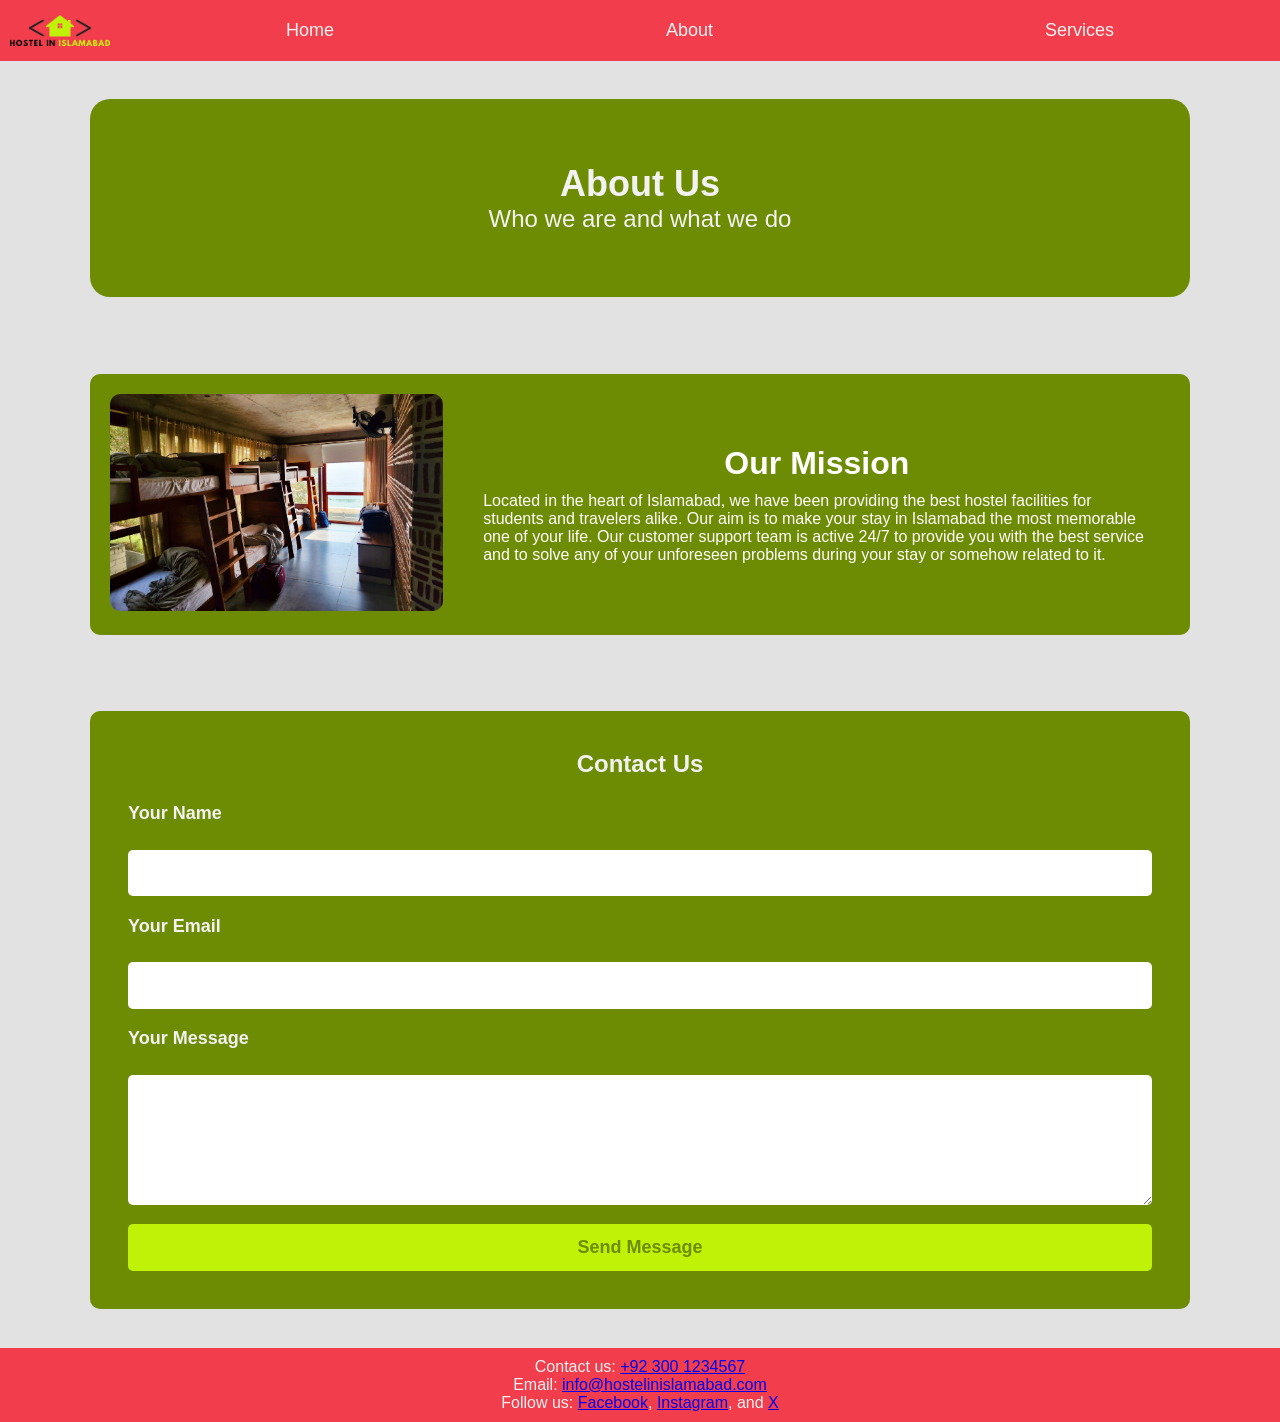
==== about.html @ 5034a6be "add about page with contact form" ====
<!DOCTYPE html>
<html lang="en">
<head>
    <meta charset="UTF-8">
    <meta name="viewport" content="width=device-width, initial-scale=1.0">
    <title>About Us</title>
    <link rel="stylesheet" href="about.css">
</head>
<body>
    <header class="navbar">
        <img src="logo.png" alt="Hostel in Islamabad">
        <a href="home.html">Home</a>
        <a href="about.html">About</a>
        <a href="services.html">Services</a>
    </header>

    <section class="about-intro">
        <h1>About Us</h1>
        <p>Who we are and what we do</p>
    </section>

    <div class="about-info">
        <div class="about-info-image">
            <img src="hostel.jpg" alt="hostel image">
        </div>

        <div class="about-info-content">
            <h2>Our Mission</h2>
            <p>Located in the heart of Islamabad, we have been providing the best hostel facilities for students and travelers alike. Our aim is to make your stay in Islamabad the most memorable one of your life. Our customer support team is active 24/7 to provide you with the best service and to solve any of your unforeseen problems during your stay or somehow related to it.</p>
        </div>
    </div>

    <!-- Contact Form Section -->
    <div class="contact-section">
        <h2>Contact Us</h2>
        <form action="#" method="POST" class="contact-form">
            <label for="name">Your Name</label>
            <input type="text" id="name" name="name" required>

            <label for="email">Your Email</label>
            <input type="email" id="email" name="email" required>

            <label for="message">Your Message</label>
            <textarea id="message" name="message" rows="5" required></textarea>

            <button type="submit" class="submit-button">Send Message</button>
        </form>
    </div>

    <footer class="footer">
        <p>Contact us: <a href="tel:+923001234567">+92 300 1234567</a></p>
        <p>Email: <a href="mailto:info@hostelinislamabad.com">info@hostelinislamabad.com</a></p>
        <p>Follow us: <a href="https://www.facebook.com" target="_blank">Facebook</a>, <a href="https://www.instagram.com" target="_blank">Instagram</a>, and <a href="https://www.x.com" target="_blank">X</a></p>
    </footer>
</body>
</html>
---- about.css ----
* {
    /* Colour theme */
    --red: #F23D4C;
    --green: #83A603;
    --dark_green: #6E8C03;
    --light_green: #BFF207;
    --white: #F2F2F2;
    --background: #E2E2E2;
    padding: 0;
    margin: 0;
    font-family: 'Segoe UI', Tahoma, Geneva, Verdana, sans-serif;
}

html, body {
    height: 100%;
}

body {
    background-color: var(--background);
    display: flex;
    flex-direction: column;
    min-height: 100vh;
}

.navbar {
    font-size: large;
    display: flex;
    justify-content: space-between; /* Spreads the items apart */
    align-items: center;
    background-color: var(--red);
    color: var(--white);
}

.navbar img {
    width: 100px;
    padding: 10px;
}

.navbar a {
    color: var(--white);
    text-decoration: none;
    padding: 20px 0;
    flex-grow: 1;
    text-align: center;
}

.navbar a:hover {
    background-color: #D63A47;
}

.about-intro {
    text-align: center;
    background-color: var(--dark_green);
    padding: 5%;
    margin: 3vw 7vw;
    border-radius: 20px;
    color: var(--white);
    font-size: x-large;
}

.about-info {
    display: flex;
    align-items: center;
    padding: 20px;
    margin: 3vw 7vw;
    background-color: var(--dark_green);
    border-radius: 10px;
    color: white;
}

.about-info-image {
    flex: 1;
    padding-right: 20px;
}

.about-info-image img {
    width: 100%;
    height: auto;
    max-width: 400px; /* Ensures the image doesn't take too much space */
    border-radius: 10px;
}

.about-info-content {
    flex: 2;
    padding-left: 20px;
    padding: 20px;
    border-radius: 10px;
}

.about-info-content h2 {
    text-align: center; /* Center the heading */
    margin-top: 0; /* Remove default top margin */
    padding-bottom: 10px; /* Add some space between heading and paragraph */
    font-size: xx-large; /* Make the heading prominent */
}

.contact-section {
    margin: 3vw 7vw;
    padding: 3vw;
    background-color: var(--dark_green);
    color: var(--white);
    border-radius: 10px;
}

.contact-section h2 {
    text-align: center;
    margin-bottom: 2vw;
    font-size: x-large;
}

.contact-form {
    display: flex;
    flex-direction: column;
    gap: 1.5vw;
}

.contact-form label {
    font-size: large;
    font-weight: bold;
    margin-bottom: 0.5vw;
}

.contact-form input, .contact-form textarea {
    padding: 1vw;
    border: none;
    border-radius: 5px;
    font-size: large;
}

.contact-form input:focus, .contact-form textarea:focus {
    outline: 2px solid var(--light_green);
}

.contact-form .submit-button {
    padding: 1vw 2vw;
    font-size: large;
    font-weight: bold;
    background-color: var(--light_green);
    border: none;
    color: var(--dark_green);
    border-radius: 5px;
    cursor: pointer;
}

.contact-form .submit-button:hover {
    background-color: var(--green);
    color: var(--white);
}

.footer {
    background-color: var(--red);
    color: var(--white);
    text-align: center;
    padding: 10px;  
    position: relative;
}

/* Responsive Design */
@media (max-width: 768px) {
    .navbar {
        flex-direction: column;
    }

    .navbar a {
        width: 100%;
        padding: 10px 0;
    }

    .about-intro {
        margin: 5vw 3vw;
    }

    .about-info {
        flex-direction: column;
    }

    .about-info-image {
        padding-right: 0;
        padding-bottom: 20px;
    }

    .about-info-content {
        padding-left: 0;
    }

    .contact-form {
        gap: 2.5vw;
    }

    .contact-section {
        margin: 5vw 3vw;
    }
}
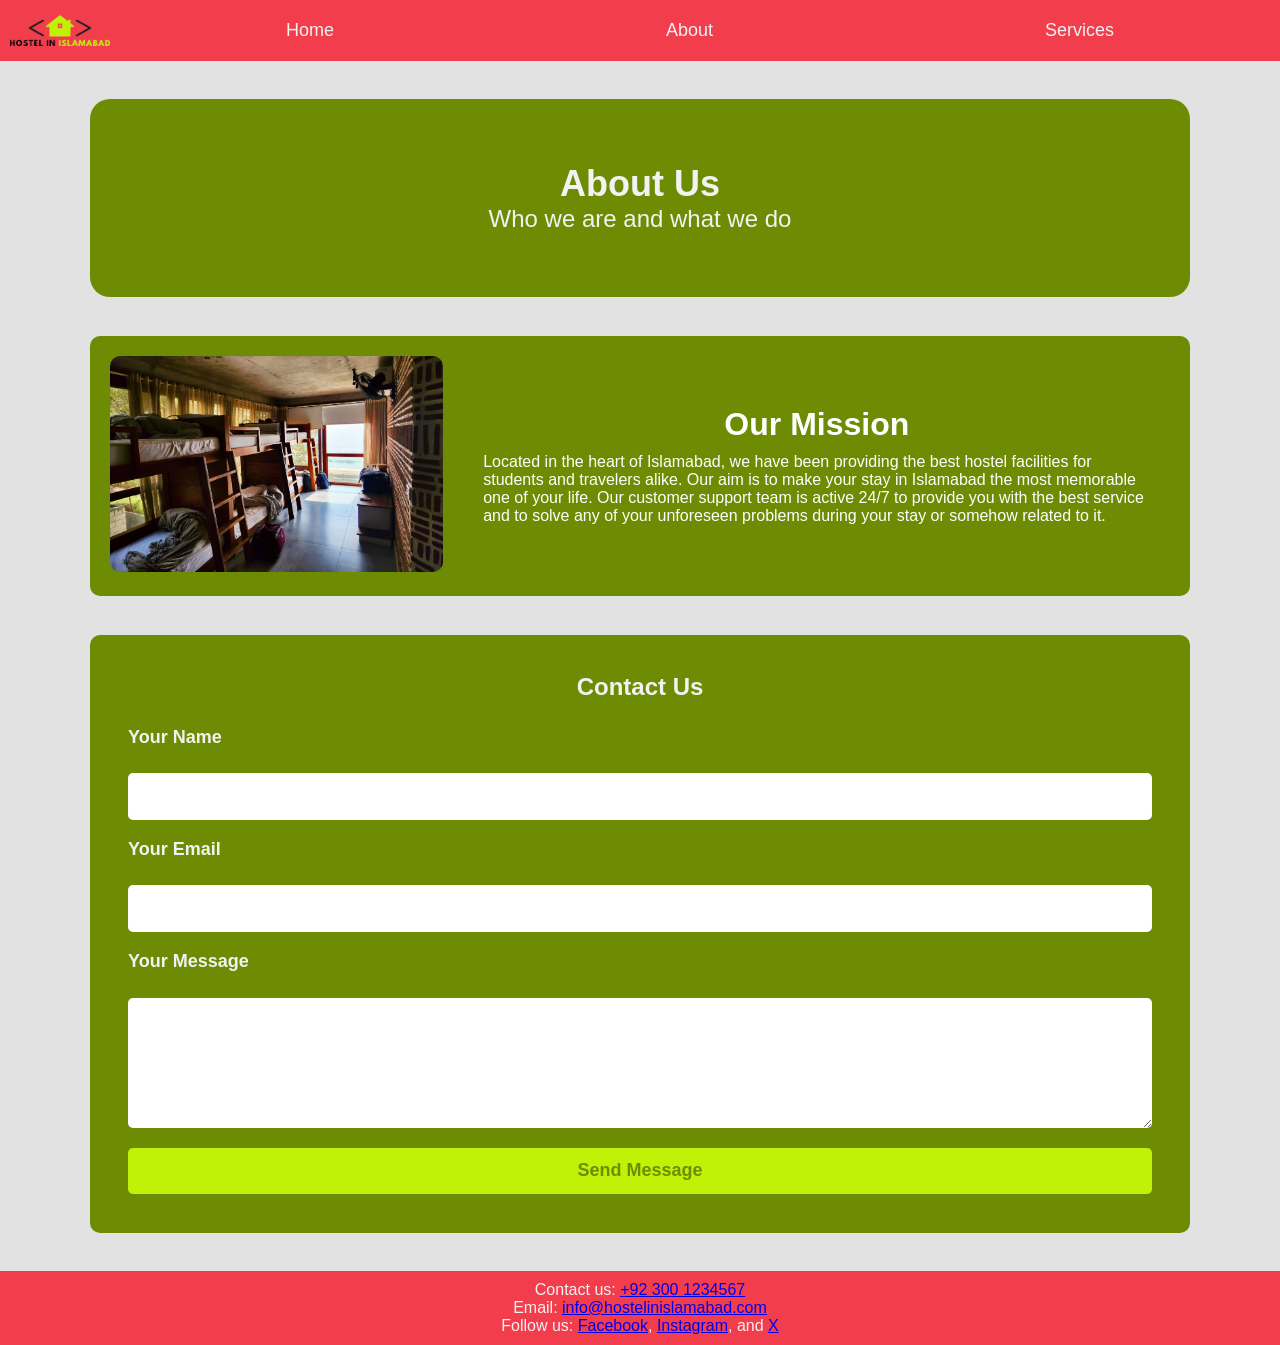
==== commit 00be860a: "final changes" ====
--- a/about.html
+++ b/about.html
@@ -13,40 +13,40 @@
         <a href="about.html">About</a>
         <a href="services.html">Services</a>
     </header>
+    <main>
+        <section class="about-intro">
+            <h1>About Us</h1>
+            <p>Who we are and what we do</p>
+        </section>
 
-    <section class="about-intro">
-        <h1>About Us</h1>
-        <p>Who we are and what we do</p>
-    </section>
+        <div class="about-info">
+            <div class="about-info-image">
+                <img src="hostel.jpg" alt="hostel image">
+            </div>
 
-    <div class="about-info">
-        <div class="about-info-image">
-            <img src="hostel.jpg" alt="hostel image">
+            <div class="about-info-content">
+                <h2>Our Mission</h2>
+                <p>Located in the heart of Islamabad, we have been providing the best hostel facilities for students and travelers alike. Our aim is to make your stay in Islamabad the most memorable one of your life. Our customer support team is active 24/7 to provide you with the best service and to solve any of your unforeseen problems during your stay or somehow related to it.</p>
+            </div>
         </div>
 
-        <div class="about-info-content">
-            <h2>Our Mission</h2>
-            <p>Located in the heart of Islamabad, we have been providing the best hostel facilities for students and travelers alike. Our aim is to make your stay in Islamabad the most memorable one of your life. Our customer support team is active 24/7 to provide you with the best service and to solve any of your unforeseen problems during your stay or somehow related to it.</p>
+        <!-- Contact Form Section -->
+        <div class="contact-section">
+            <h2>Contact Us</h2>
+            <form action="#" method="POST" class="contact-form">
+                <label for="name">Your Name</label>
+                <input type="text" id="name" name="name" required>
+
+                <label for="email">Your Email</label>
+                <input type="email" id="email" name="email" required>
+
+                <label for="message">Your Message</label>
+                <textarea id="message" name="message" rows="5" required></textarea>
+
+                <button type="submit" class="submit-button">Send Message</button>
+            </form>
         </div>
-    </div>
-
-    <!-- Contact Form Section -->
-    <div class="contact-section">
-        <h2>Contact Us</h2>
-        <form action="#" method="POST" class="contact-form">
-            <label for="name">Your Name</label>
-            <input type="text" id="name" name="name" required>
-
-            <label for="email">Your Email</label>
-            <input type="email" id="email" name="email" required>
-
-            <label for="message">Your Message</label>
-            <textarea id="message" name="message" rows="5" required></textarea>
-
-            <button type="submit" class="submit-button">Send Message</button>
-        </form>
-    </div>
-
+    </main>
     <footer class="footer">
         <p>Contact us: <a href="tel:+923001234567">+92 300 1234567</a></p>
         <p>Email: <a href="mailto:info@hostelinislamabad.com">info@hostelinislamabad.com</a></p>
--- a/about.css
+++ b/about.css
@@ -1,52 +1,5 @@
-* {
-    /* Colour theme */
-    --red: #F23D4C;
-    --green: #83A603;
-    --dark_green: #6E8C03;
-    --light_green: #BFF207;
-    --white: #F2F2F2;
-    --background: #E2E2E2;
-    padding: 0;
-    margin: 0;
-    font-family: 'Segoe UI', Tahoma, Geneva, Verdana, sans-serif;
-}
-
-html, body {
-    height: 100%;
-}
-
-body {
-    background-color: var(--background);
-    display: flex;
-    flex-direction: column;
-    min-height: 100vh;
-}
-
-.navbar {
-    font-size: large;
-    display: flex;
-    justify-content: space-between; /* Spreads the items apart */
-    align-items: center;
-    background-color: var(--red);
-    color: var(--white);
-}
-
-.navbar img {
-    width: 100px;
-    padding: 10px;
-}
-
-.navbar a {
-    color: var(--white);
-    text-decoration: none;
-    padding: 20px 0;
-    flex-grow: 1;
-    text-align: center;
-}
-
-.navbar a:hover {
-    background-color: #D63A47;
-}
+/* Import general styles from main stylesheet */
+@import url('styles.css');
 
 .about-intro {
     text-align: center;
@@ -147,27 +100,10 @@
     color: var(--white);
 }
 
-.footer {
-    background-color: var(--red);
-    color: var(--white);
-    text-align: center;
-    padding: 10px;  
-    position: relative;
-}
-
 /* Responsive Design */
 @media (max-width: 768px) {
-    .navbar {
-        flex-direction: column;
-    }
-
-    .navbar a {
-        width: 100%;
-        padding: 10px 0;
-    }
-
     .about-intro {
-        margin: 5vw 3vw;
+        margin: 5vw 7vw;
     }
 
     .about-info {
@@ -188,6 +124,6 @@
     }
 
     .contact-section {
-        margin: 5vw 3vw;
+        margin: 5vw 7vw;
     }
 }
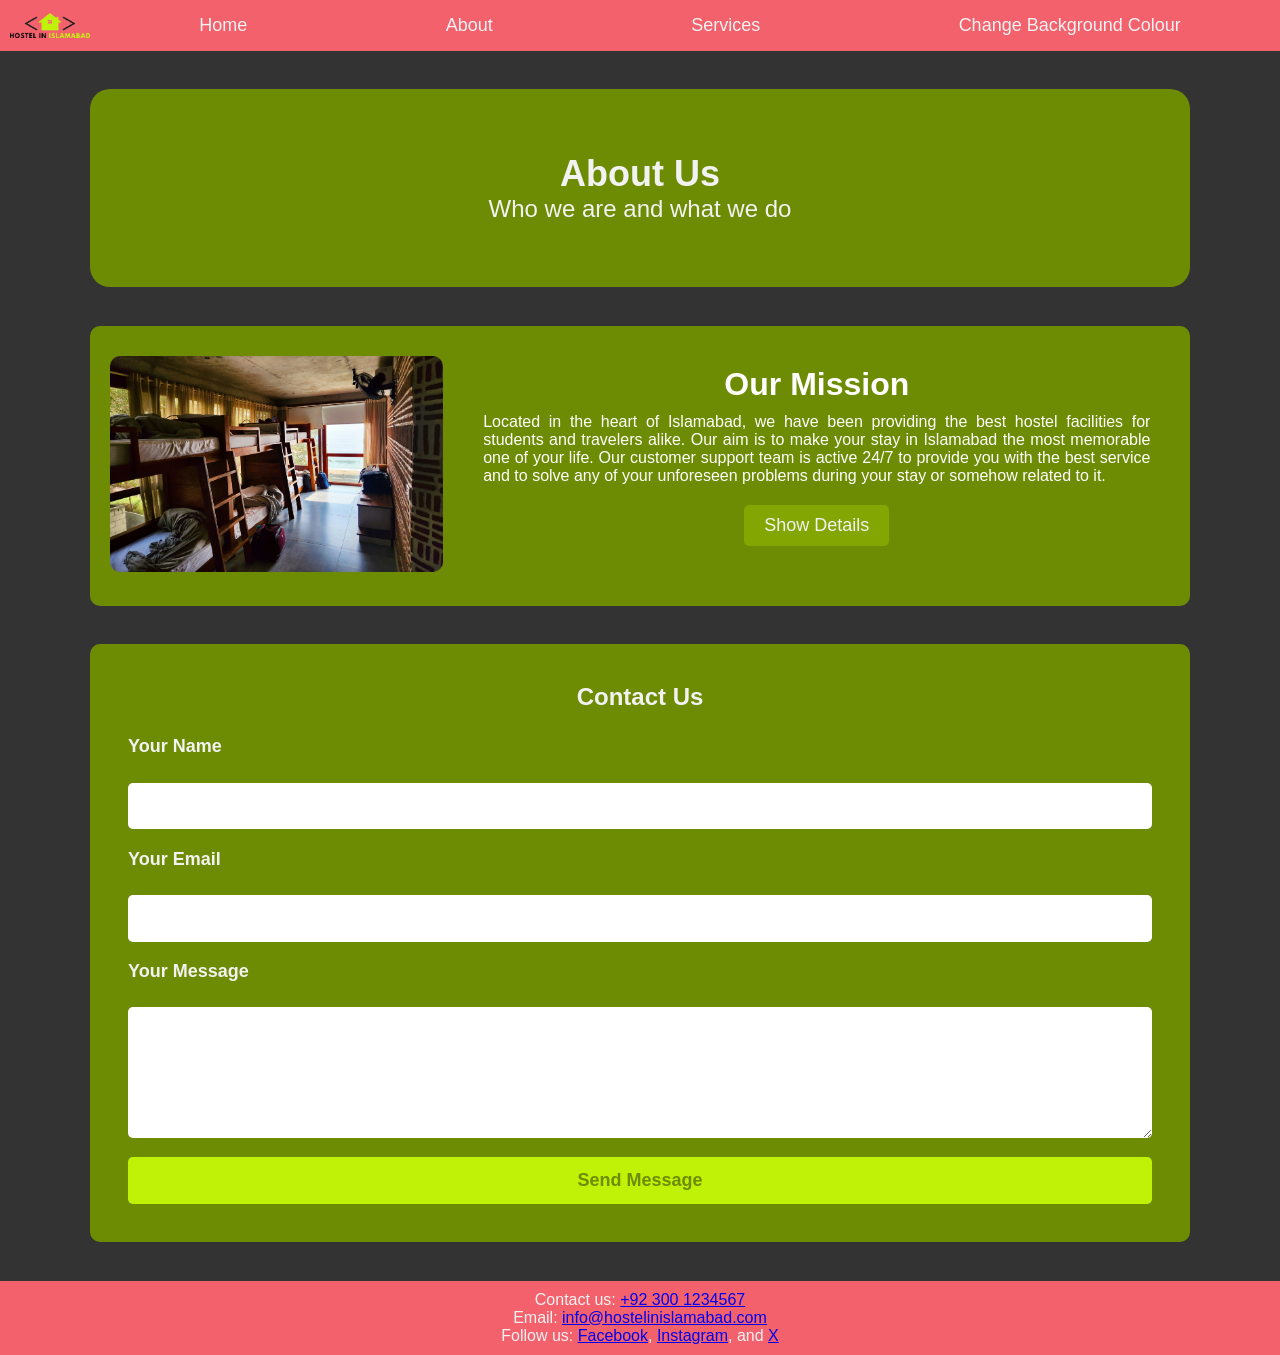
==== commit 41909e56: "Added Change Background and show details" ====
--- a/about.html
+++ b/about.html
@@ -12,6 +12,7 @@
         <a href="home.html">Home</a>
         <a href="about.html">About</a>
         <a href="services.html">Services</a>
+        <button onclick="toggleBackground()">Change Background Colour</button>
     </header>
     <main>
         <section class="about-intro">
@@ -26,7 +27,8 @@
 
             <div class="about-info-content">
                 <h2>Our Mission</h2>
-                <p>Located in the heart of Islamabad, we have been providing the best hostel facilities for students and travelers alike. Our aim is to make your stay in Islamabad the most memorable one of your life. Our customer support team is active 24/7 to provide you with the best service and to solve any of your unforeseen problems during your stay or somehow related to it.</p>
+                <p class="about-details">Located in the heart of Islamabad, we have been providing the best hostel facilities for students and travelers alike. Our aim is to make your stay in Islamabad the most memorable one of your life. Our customer support team is active 24/7 to provide you with the best service and to solve any of your unforeseen problems during your stay or somehow related to it.</p>
+                <button id="toggleDetailsBtn" onclick="toggleDetails()">Show Details</button>
             </div>
         </div>
 
@@ -52,5 +54,6 @@
         <p>Email: <a href="mailto:info@hostelinislamabad.com">info@hostelinislamabad.com</a></p>
         <p>Follow us: <a href="https://www.facebook.com" target="_blank">Facebook</a>, <a href="https://www.instagram.com" target="_blank">Instagram</a>, and <a href="https://www.x.com" target="_blank">X</a></p>
     </footer>
+    <script src="script.js"></script>
 </body>
 </html>
--- a/about.css
+++ b/about.css
@@ -45,6 +45,32 @@
     margin-top: 0; /* Remove default top margin */
     padding-bottom: 10px; /* Add some space between heading and paragraph */
     font-size: xx-large; /* Make the heading prominent */
+}
+
+.about-info-content p {
+    text-align: justify; /* Justify the text */
+}
+
+#toggleDetailsBtn {
+    background-color: var(--green);
+    color: var(--white);
+    border: none;
+    padding: 10px 20px;
+    font-size: large;
+    border-radius: 5px;
+    cursor: pointer;
+    display: block;
+    margin: 20px auto;
+    text-align: center;
+}
+
+#toggleDetailsBtn:hover {
+    background-color: var(--light_green);
+    color: var(--dark_green);
+}
+
+#toggleDetailsBtn:active {
+    transform: scale(0.95);
 }
 
 .contact-section {
@@ -116,7 +142,7 @@
     }
 
     .about-info-content {
-        padding-left: 0;
+        padding: 20px;
     }
 
     .contact-form {
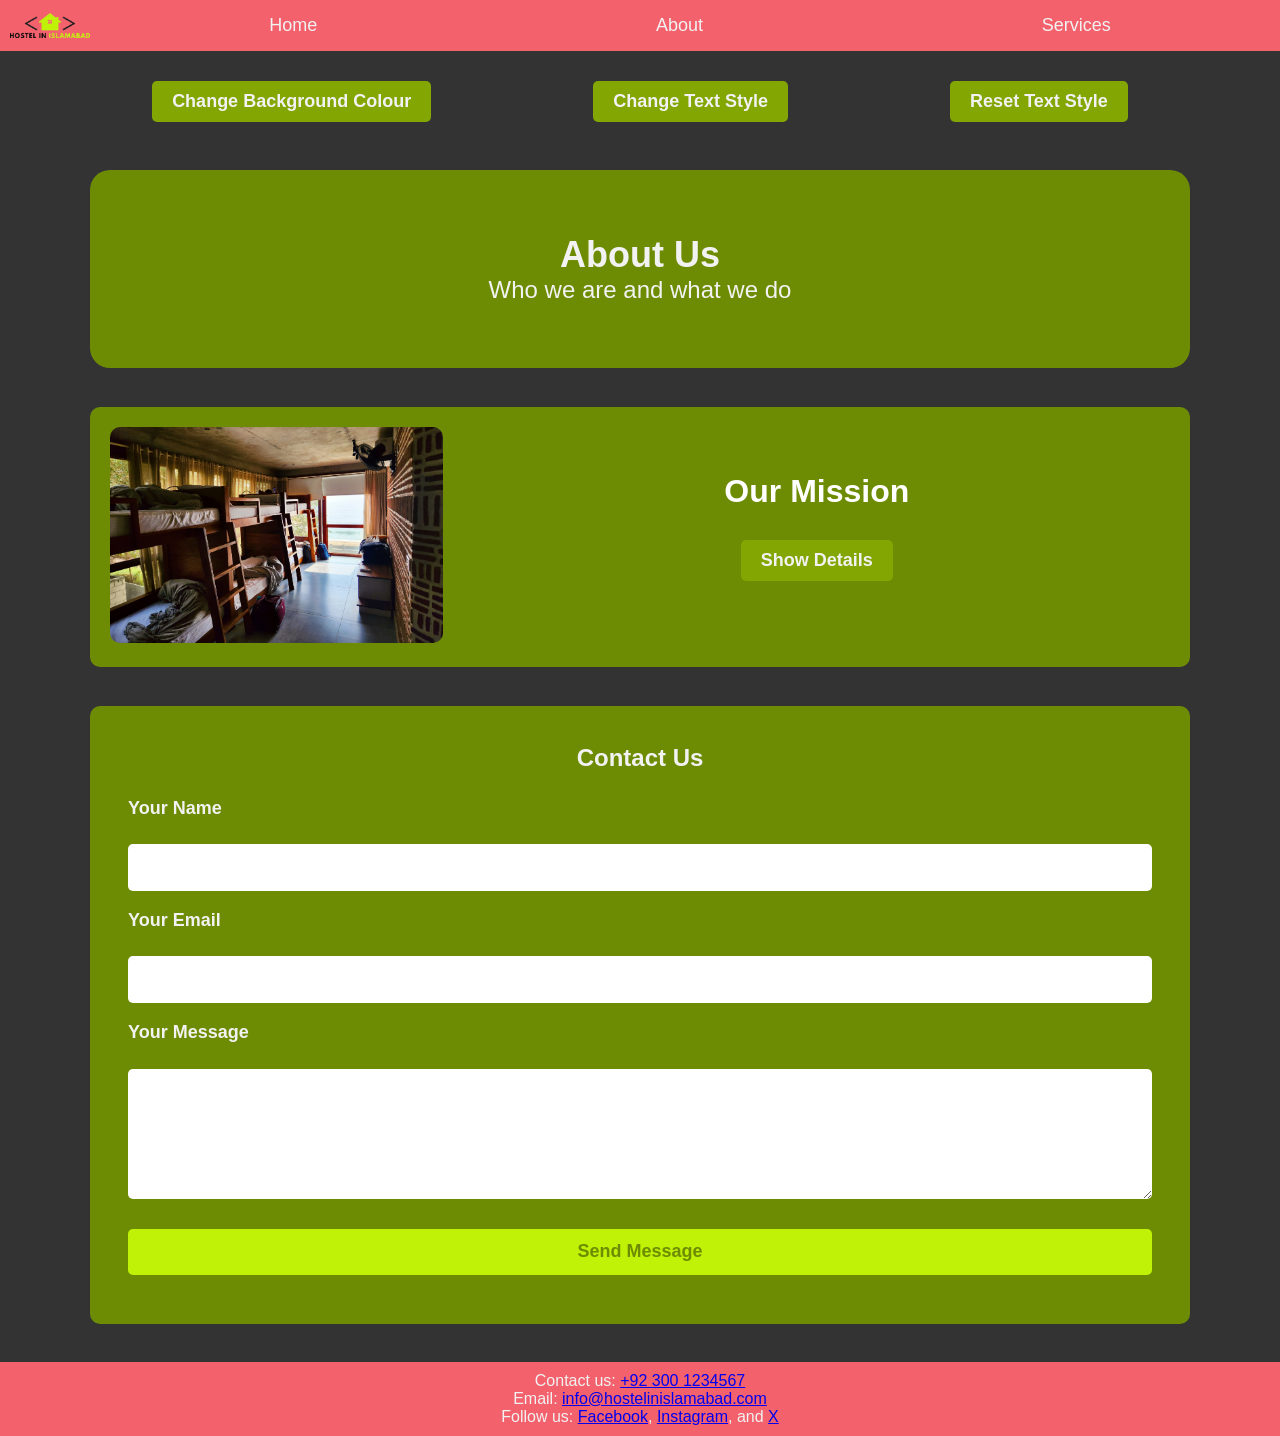
==== commit 8fbde4da: "Added buttons for changing and resetting text style" ====
--- a/about.html
+++ b/about.html
@@ -12,11 +12,15 @@
         <a href="home.html">Home</a>
         <a href="about.html">About</a>
         <a href="services.html">Services</a>
-        <button onclick="toggleBackground()">Change Background Colour</button>
     </header>
     <main>
+        <div class="button-container">
+            <button onclick="toggleBackground()">Change Background Colour</button>
+            <button onclick="changeTextStyle()">Change Text Style</button>
+            <button onclick="resetTextStyle()">Reset Text Style</button>
+        </div>
         <section class="about-intro">
-            <h1>About Us</h1>
+            <h1 class="color-change">About Us</h1>
             <p>Who we are and what we do</p>
         </section>
 
@@ -26,7 +30,7 @@
             </div>
 
             <div class="about-info-content">
-                <h2>Our Mission</h2>
+                <h2 class="color-change">Our Mission</h2>
                 <p class="about-details">Located in the heart of Islamabad, we have been providing the best hostel facilities for students and travelers alike. Our aim is to make your stay in Islamabad the most memorable one of your life. Our customer support team is active 24/7 to provide you with the best service and to solve any of your unforeseen problems during your stay or somehow related to it.</p>
                 <button id="toggleDetailsBtn" onclick="toggleDetails()">Show Details</button>
             </div>
@@ -34,7 +38,7 @@
 
         <!-- Contact Form Section -->
         <div class="contact-section">
-            <h2>Contact Us</h2>
+            <h2 class="color-change">Contact Us</h2>
             <form action="#" method="POST" class="contact-form">
                 <label for="name">Your Name</label>
                 <input type="text" id="name" name="name" required>
--- a/about.css
+++ b/about.css
@@ -49,6 +49,17 @@
 
 .about-info-content p {
     text-align: justify; /* Justify the text */
+    display: none;
+    overflow: hidden;
+    max-height: 0;
+    transition: max-height 0.5s ease, opacity 0.5s ease; /* Smooth animation */
+    opacity: 0;
+}
+
+.about-info-content p.open {
+    display: block;
+    max-height: 500px;
+    opacity: 1;
 }
 
 #toggleDetailsBtn {
@@ -111,6 +122,7 @@
 }
 
 .contact-form .submit-button {
+    margin: 10px 0;
     padding: 1vw 2vw;
     font-size: large;
     font-weight: bold;
@@ -119,11 +131,16 @@
     color: var(--dark_green);
     border-radius: 5px;
     cursor: pointer;
+    width: auto;
 }
 
 .contact-form .submit-button:hover {
     background-color: var(--green);
     color: var(--white);
+}
+
+.contact-form .submit-button:active {
+    transform: scale(0.95);
 }
 
 /* Responsive Design */
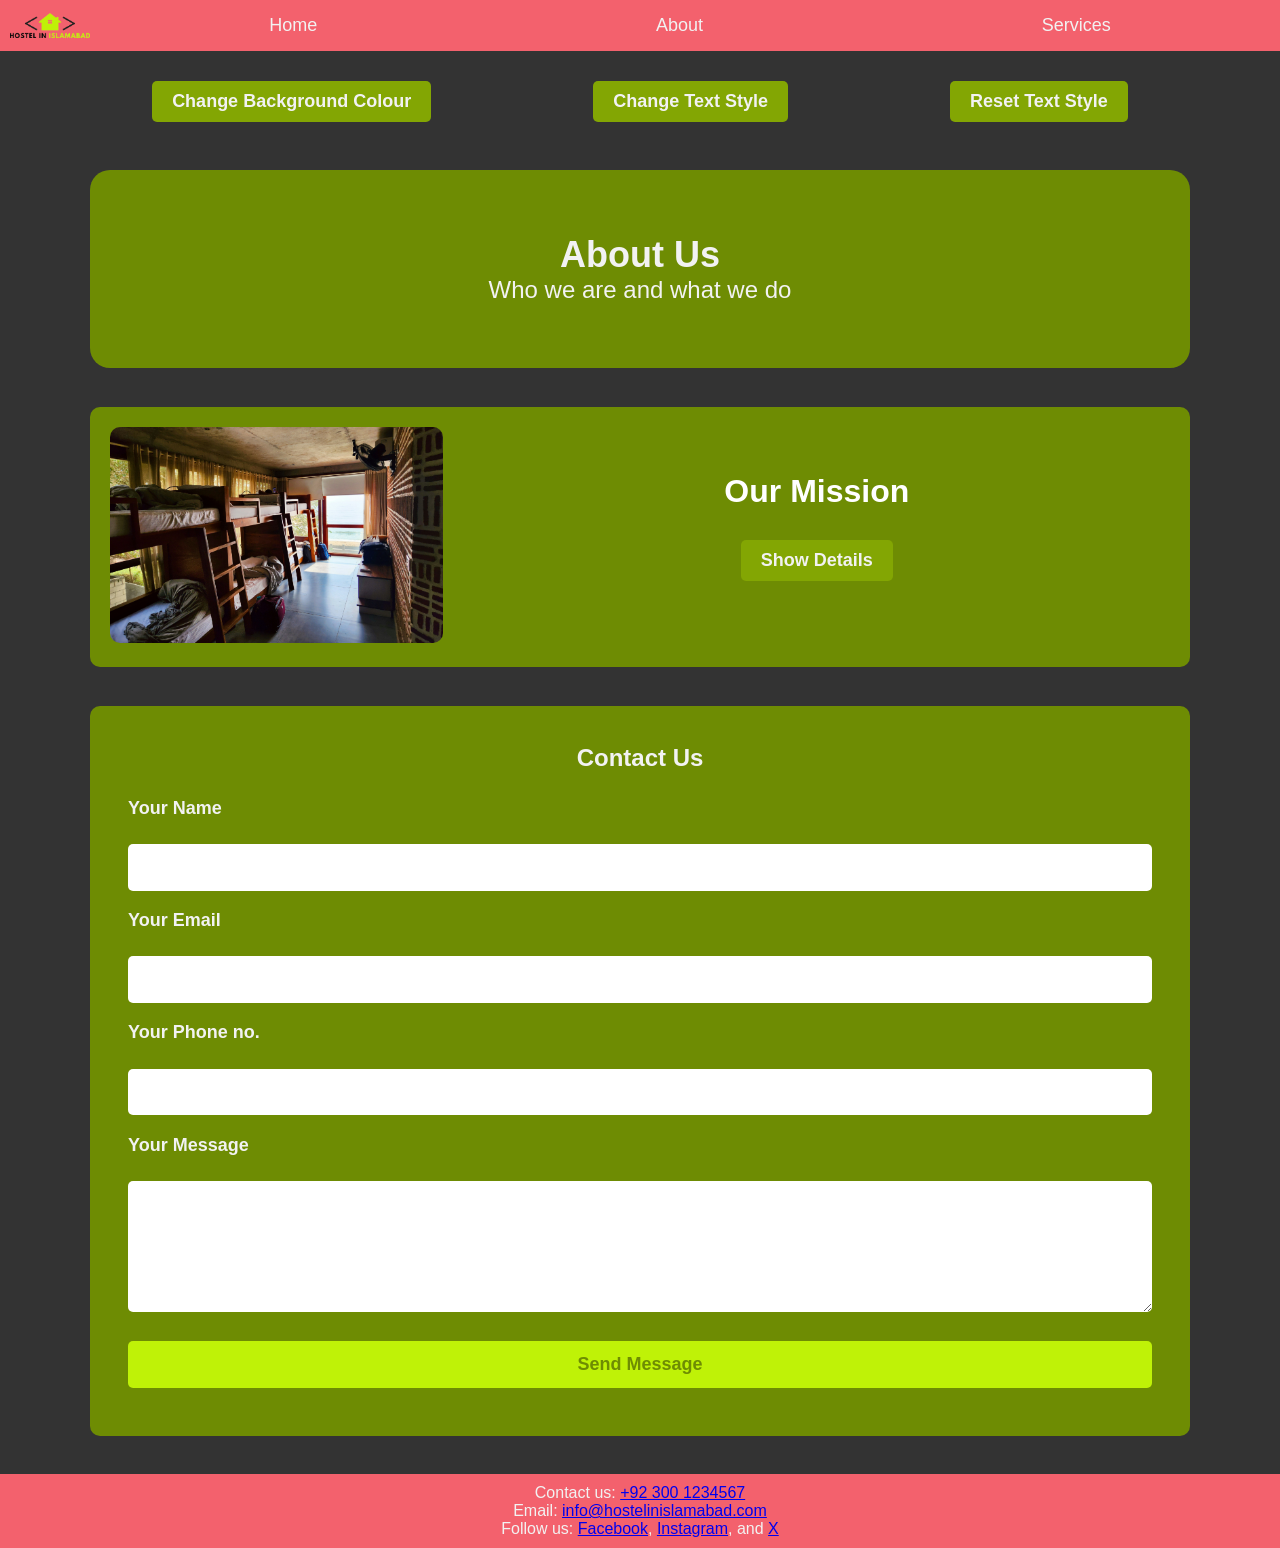
==== commit d699e5af: "form validation done|" ====
--- a/about.html
+++ b/about.html
@@ -39,12 +39,15 @@
         <!-- Contact Form Section -->
         <div class="contact-section">
             <h2 class="color-change">Contact Us</h2>
-            <form action="#" method="POST" class="contact-form">
+            <form action="#" id="contact-form" method="POST" class="contact-form">
                 <label for="name">Your Name</label>
-                <input type="text" id="name" name="name" required>
+                <input type="text" id="name" name="name">
 
                 <label for="email">Your Email</label>
                 <input type="email" id="email" name="email" required>
+
+                <label for="phone">Your Phone no.</label>
+                <input type="text" id="phone" name="phone" required>
 
                 <label for="message">Your Message</label>
                 <textarea id="message" name="message" rows="5" required></textarea>
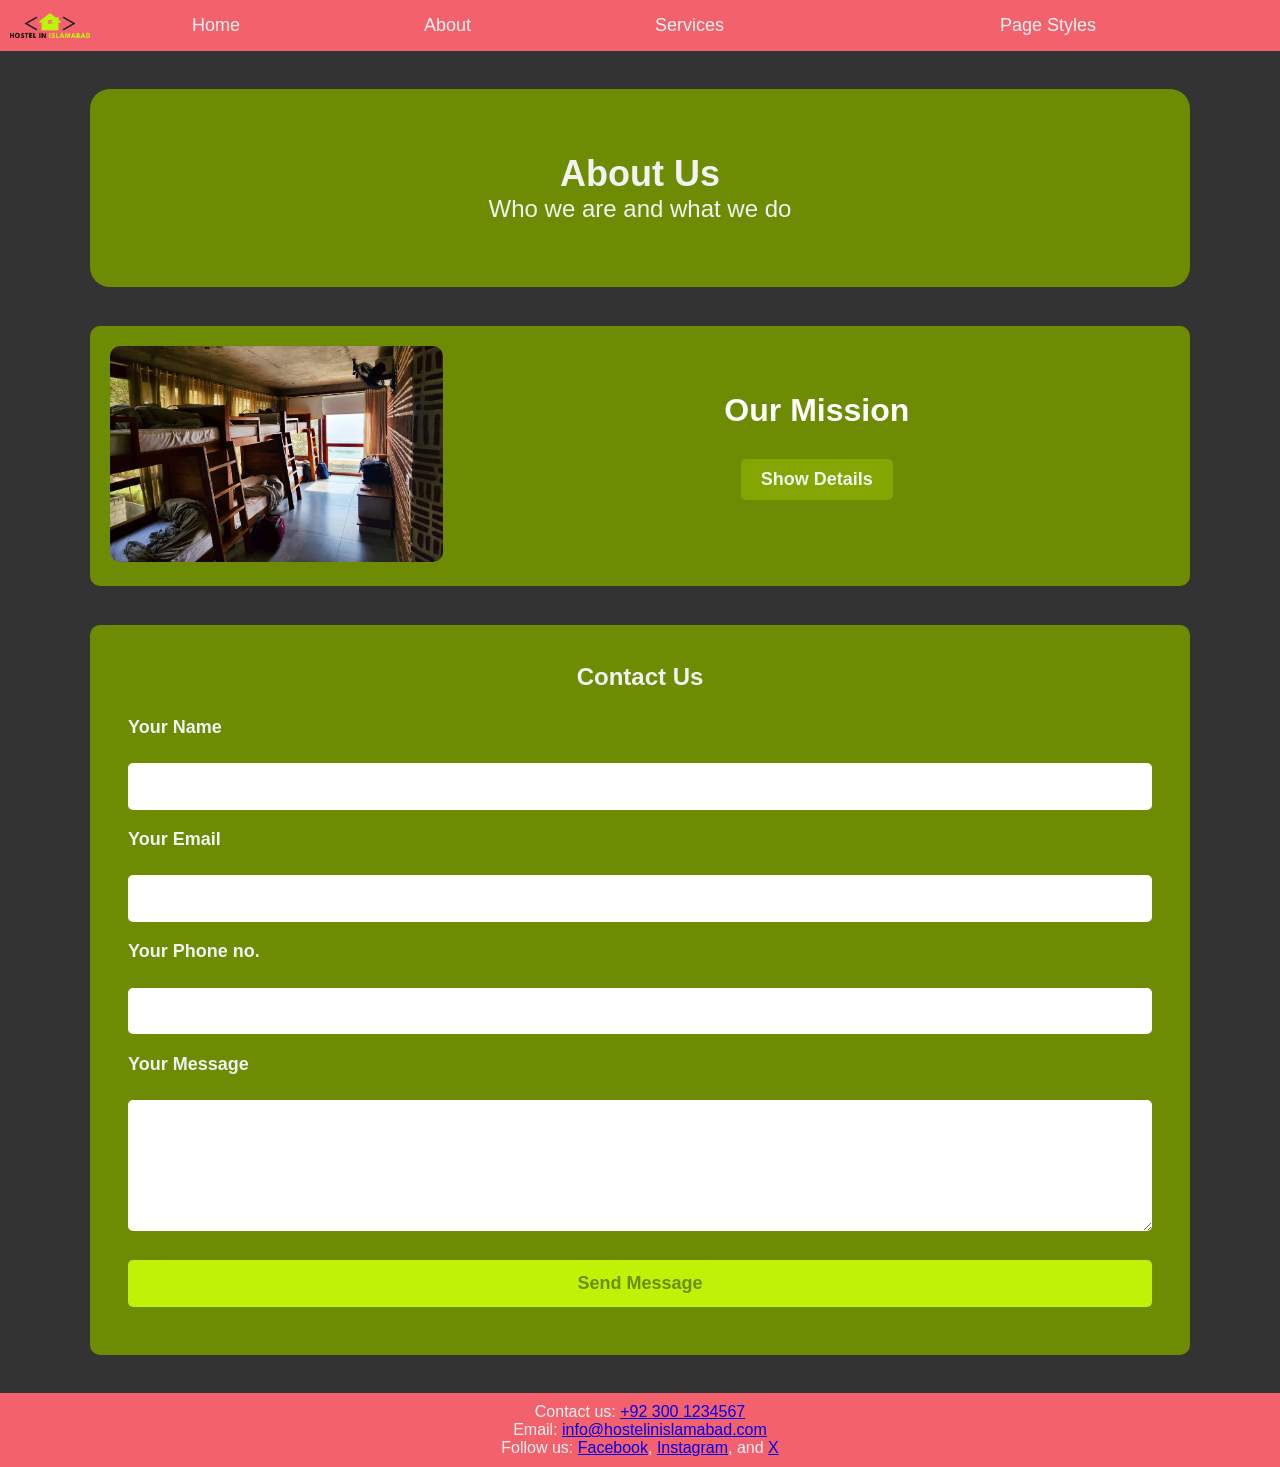
==== commit 52298f6e: "Dropdown" ====
--- a/about.html
+++ b/about.html
@@ -12,13 +12,16 @@
         <a href="home.html">Home</a>
         <a href="about.html">About</a>
         <a href="services.html">Services</a>
+        <div class="dropdown">
+            <button class="dropbtn">Page Styles</button>
+            <div class="dropdown-content">
+                <button onclick="toggleBackground()">Change Background Colour</button>
+                <button onclick="changeTextStyle()">Change Text Style</button>
+                <button onclick="resetTextStyle()">Reset Text Style</button>
+            </div>
+        </div>
     </header>
     <main>
-        <div class="button-container">
-            <button onclick="toggleBackground()">Change Background Colour</button>
-            <button onclick="changeTextStyle()">Change Text Style</button>
-            <button onclick="resetTextStyle()">Reset Text Style</button>
-        </div>
         <section class="about-intro">
             <h1 class="color-change">About Us</h1>
             <p>Who we are and what we do</p>
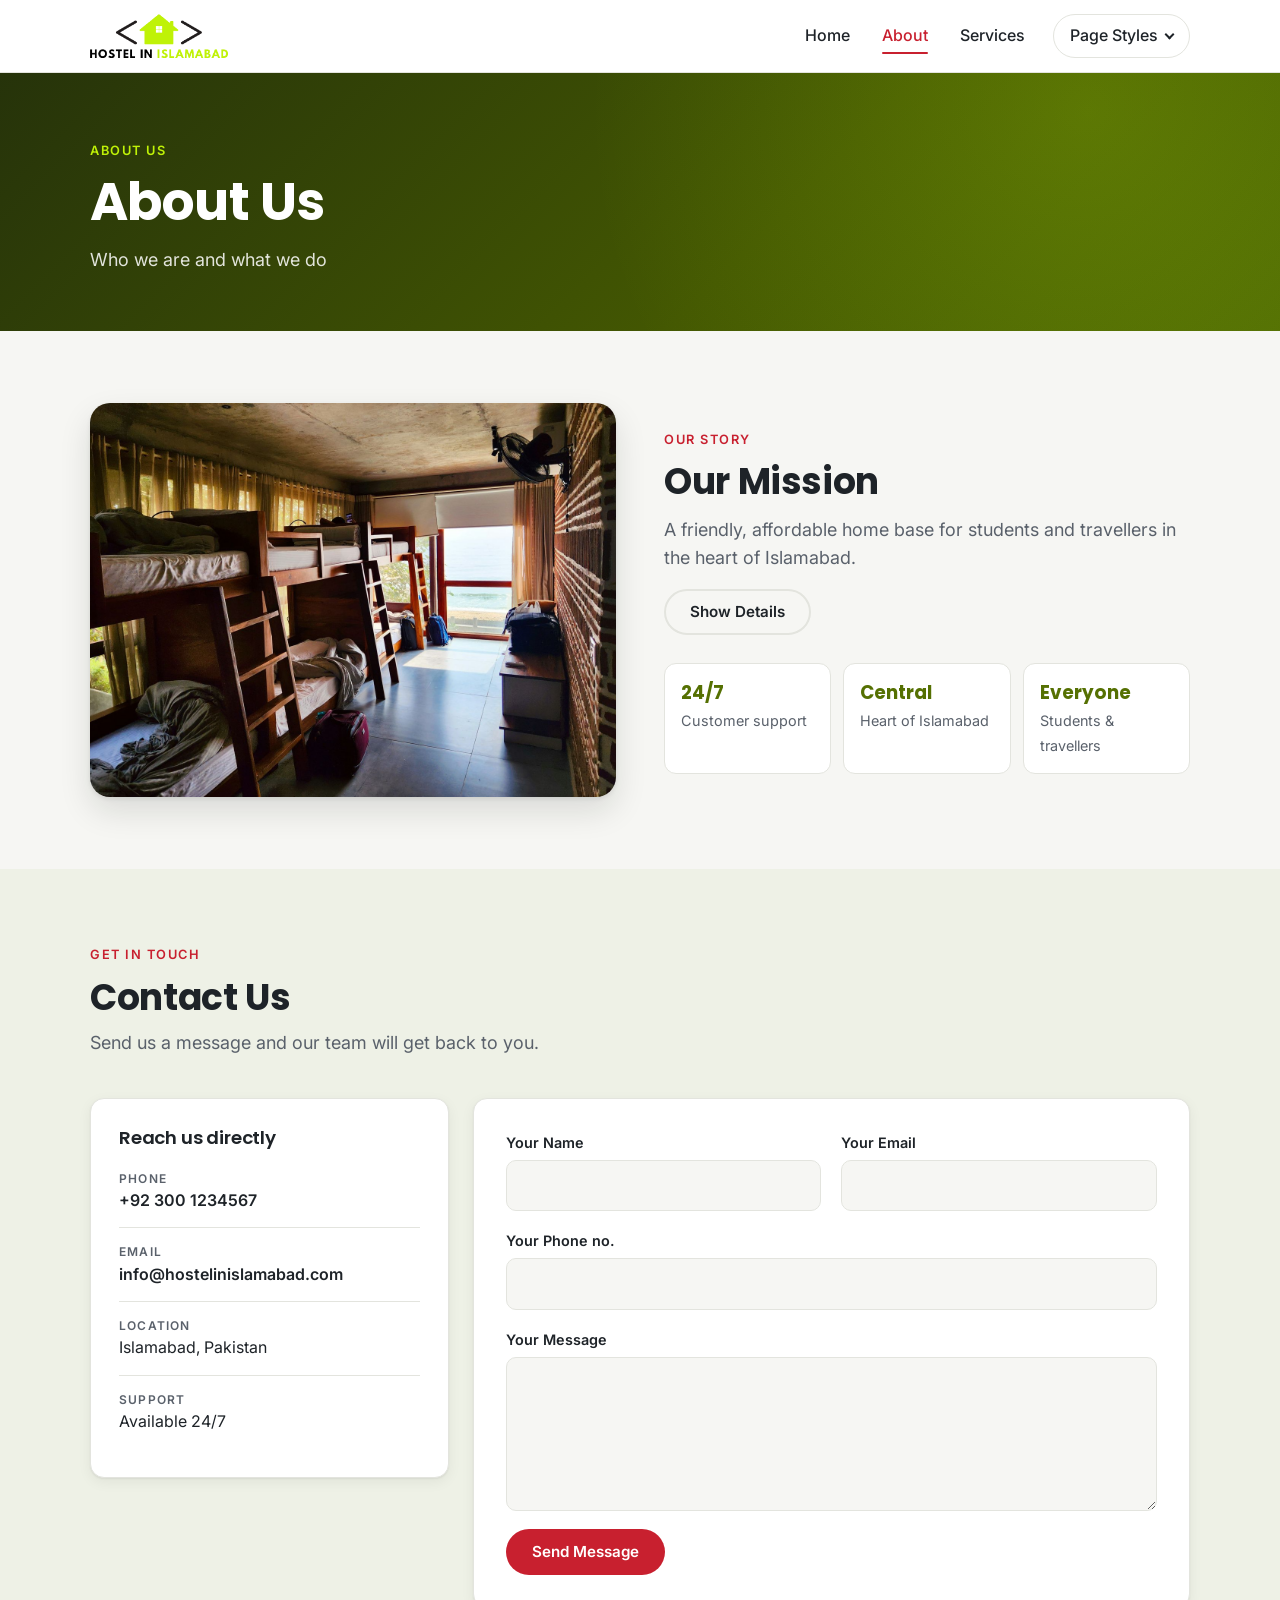
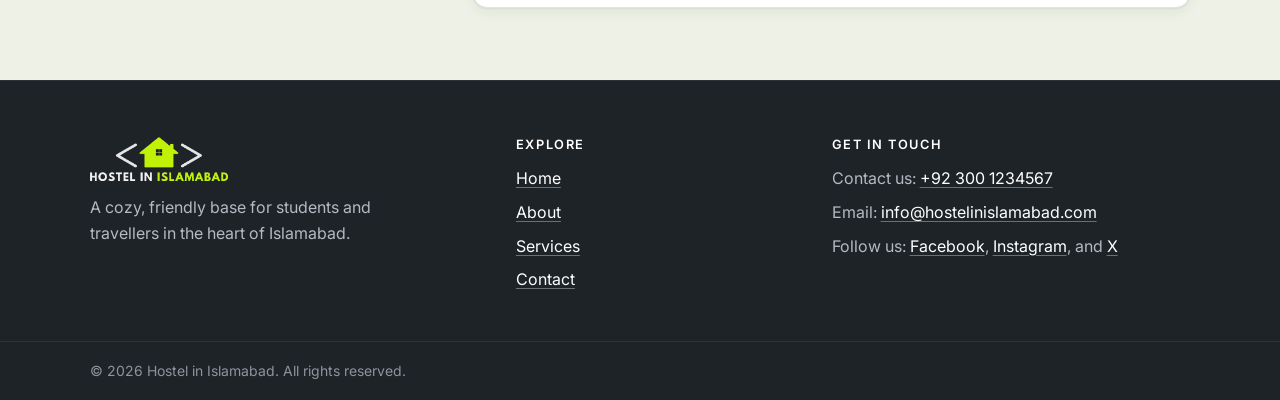
==== commit 743cee22: "Restructure" ====
--- a/about.html
+++ b/about.html
@@ -1,69 +1,147 @@
 <!DOCTYPE html>
 <html lang="en">
-<head>
-    <meta charset="UTF-8">
-    <meta name="viewport" content="width=device-width, initial-scale=1.0">
-    <title>About Us</title>
-    <link rel="stylesheet" href="about.css">
-</head>
-<body>
-    <header class="navbar">
-        <img src="logo.png" alt="Hostel in Islamabad">
-        <a href="home.html">Home</a>
-        <a href="about.html">About</a>
-        <a href="services.html">Services</a>
-        <div class="dropdown">
-            <button class="dropbtn">Page Styles</button>
-            <div class="dropdown-content">
-                <button onclick="toggleBackground()">Change Background Colour</button>
-                <button onclick="changeTextStyle()">Change Text Style</button>
-                <button onclick="resetTextStyle()">Reset Text Style</button>
+    <head>
+        <meta charset="UTF-8">
+        <meta name="viewport" content="width=device-width, initial-scale=1.0">
+        <title>About Us - Hostel in Islamabad</title>
+        <meta name="description" content="Learn about Hostel in Islamabad and contact our 24/7 support team.">
+        <link rel="icon" href="assets/images/favicon.svg" type="image/svg+xml">
+        <link rel="preconnect" href="https://fonts.googleapis.com">
+        <link rel="preconnect" href="https://fonts.gstatic.com" crossorigin>
+        <link rel="stylesheet" href="https://fonts.googleapis.com/css2?family=Inter:wght@400;500;600&family=Poppins:ital,wght@0,600;0,700;1,600;1,700&display=swap">
+        <link rel="stylesheet" href="assets/css/base.css">
+        <link rel="stylesheet" href="assets/css/components.css">
+        <link rel="stylesheet" href="assets/css/about.css">
+        <script src="assets/js/theme.js"></script>
+    </head>
+    <body>
+        <header class="site-header">
+            <div class="container header-inner">
+                <a href="index.html" class="logo">
+                    <img src="assets/images/logo.png" alt="Hostel in Islamabad" width="465" height="148" class="logo-default">
+                    <img src="assets/images/logo-white.png" alt="Hostel in Islamabad" width="465" height="148" class="logo-dark">
+                </a>
+                <button type="button" class="nav-toggle" aria-expanded="false" aria-controls="site-nav">
+                    <span class="visually-hidden">Menu</span>
+                    <span class="nav-toggle-bar"></span>
+                </button>
+                <nav class="site-nav" id="site-nav" aria-label="Main">
+                    <a href="index.html">Home</a>
+                    <a href="about.html" aria-current="page">About</a>
+                    <a href="services.html">Services</a>
+                    <div class="dropdown">
+                        <button type="button" class="dropbtn">Page Styles</button>
+                        <div class="dropdown-content">
+                            <button type="button" onclick="toggleBackground()">Change Background Colour</button>
+                            <button type="button" onclick="changeTextStyle()">Change Text Style</button>
+                            <button type="button" onclick="resetTextStyle()">Reset Text Style</button>
+                        </div>
+                    </div>
+                </nav>
             </div>
-        </div>
-    </header>
-    <main>
-        <section class="about-intro">
-            <h1 class="color-change">About Us</h1>
-            <p>Who we are and what we do</p>
-        </section>
+        </header>
 
-        <div class="about-info">
-            <div class="about-info-image">
-                <img src="hostel.jpg" alt="hostel image">
+        <main>
+            <section class="page-banner">
+                <div class="container">
+                    <span class="eyebrow">About us</span>
+                    <h1 class="color-change">About Us</h1>
+                    <p class="lead">Who we are and what we do</p>
+                </div>
+            </section>
+
+            <section class="section">
+                <div class="container two-col">
+                    <div class="about-media">
+                        <img src="assets/images/hostel.jpg" alt="Dorm room with wooden bunk beds and a large window" width="1600" height="1038">
+                    </div>
+                    <div class="about-copy">
+                        <span class="eyebrow">Our story</span>
+                        <h2 class="color-change">Our Mission</h2>
+                        <p class="lead">A friendly, affordable home base for students and travellers in the heart of Islamabad.</p>
+                        <p class="about-details" id="about-details">Located in the heart of Islamabad, we have been providing the best hostel facilities for students and travelers alike. Our aim is to make your stay in Islamabad the most memorable one of your life. Our customer support team is active 24/7 to provide you with the best service and to solve any of your unforeseen problems during your stay or somehow related to it.</p>
+                        <button type="button" id="toggleDetailsBtn" class="btn btn-outline" onclick="toggleDetails()" aria-expanded="false" aria-controls="about-details">Show Details</button>
+                        <ul class="highlights">
+                            <li><strong>24/7</strong><span>Customer support</span></li>
+                            <li><strong>Central</strong><span>Heart of Islamabad</span></li>
+                            <li><strong>Everyone</strong><span>Students &amp; travellers</span></li>
+                        </ul>
+                    </div>
+                </div>
+            </section>
+
+            <section class="section section-alt" id="contact">
+                <div class="container">
+                    <div class="section-header">
+                        <span class="eyebrow">Get in touch</span>
+                        <h2 class="color-change">Contact Us</h2>
+                        <p class="lead">Send us a message and our team will get back to you.</p>
+                    </div>
+                    <div class="contact-layout">
+                        <aside class="card contact-info">
+                            <h3>Reach us directly</h3>
+                            <ul>
+                                <li><span class="label">Phone</span><a href="tel:+923001234567">+92&nbsp;300&nbsp;1234567</a></li>
+                                <li><span class="label">Email</span><a href="mailto:info@hostelinislamabad.com">info@hostelinislamabad.com</a></li>
+                                <li><span class="label">Location</span>Islamabad, Pakistan</li>
+                                <li><span class="label">Support</span>Available 24/7</li>
+                            </ul>
+                        </aside>
+                        <form action="#" id="contact-form" method="POST" class="card form-card form-grid" novalidate>
+                            <div class="field">
+                                <label for="name">Your Name</label>
+                                <input type="text" id="name" name="name" autocomplete="name" required>
+                            </div>
+                            <div class="field">
+                                <label for="email">Your Email</label>
+                                <input type="email" id="email" name="email" autocomplete="email" required>
+                            </div>
+                            <div class="field field-full">
+                                <label for="phone">Your Phone no.</label>
+                                <input type="tel" id="phone" name="phone" autocomplete="tel" required>
+                            </div>
+                            <div class="field field-full">
+                                <label for="message">Your Message</label>
+                                <textarea id="message" name="message" rows="5" required></textarea>
+                            </div>
+                            <div class="form-actions">
+                                <button type="submit" class="btn btn-primary">Send Message</button>
+                            </div>
+                        </form>
+                    </div>
+                </div>
+            </section>
+        </main>
+        <footer class="site-footer">
+            <div class="container footer-grid">
+                <div class="footer-brand">
+                    <img src="assets/images/logo-white.png" alt="Hostel in Islamabad" width="465" height="148" loading="lazy">
+                    <p>A cozy, friendly base for students and travellers in the heart of Islamabad.</p>
+                </div>
+                <div>
+                    <h2 class="footer-title">Explore</h2>
+                    <ul>
+                        <li><a href="index.html">Home</a></li>
+                        <li><a href="about.html">About</a></li>
+                        <li><a href="services.html">Services</a></li>
+                        <li><a href="about.html#contact">Contact</a></li>
+                    </ul>
+                </div>
+                <div>
+                    <h2 class="footer-title">Get in touch</h2>
+                    <ul>
+                        <li>Contact us: <a href="tel:+923001234567">+92&nbsp;300&nbsp;1234567</a></li>
+                        <li>Email: <a href="mailto:info@hostelinislamabad.com">info@hostelinislamabad.com</a></li>
+                        <li>Follow us: <a href="https://www.facebook.com" target="_blank" rel="noopener noreferrer">Facebook</a>, <a href="https://www.instagram.com" target="_blank" rel="noopener noreferrer">Instagram</a>, and <a href="https://www.x.com" target="_blank" rel="noopener noreferrer">X</a></li>
+                    </ul>
+                </div>
             </div>
+            <div class="footer-bottom">
+                <div class="container">&copy; 2026 Hostel in Islamabad. All rights reserved.</div>
+            </div>
+        </footer>
 
-            <div class="about-info-content">
-                <h2 class="color-change">Our Mission</h2>
-                <p class="about-details">Located in the heart of Islamabad, we have been providing the best hostel facilities for students and travelers alike. Our aim is to make your stay in Islamabad the most memorable one of your life. Our customer support team is active 24/7 to provide you with the best service and to solve any of your unforeseen problems during your stay or somehow related to it.</p>
-                <button id="toggleDetailsBtn" onclick="toggleDetails()">Show Details</button>
-            </div>
-        </div>
-
-        <!-- Contact Form Section -->
-        <div class="contact-section">
-            <h2 class="color-change">Contact Us</h2>
-            <form action="#" id="contact-form" method="POST" class="contact-form">
-                <label for="name">Your Name</label>
-                <input type="text" id="name" name="name">
-
-                <label for="email">Your Email</label>
-                <input type="email" id="email" name="email" required>
-
-                <label for="phone">Your Phone no.</label>
-                <input type="text" id="phone" name="phone" required>
-
-                <label for="message">Your Message</label>
-                <textarea id="message" name="message" rows="5" required></textarea>
-
-                <button type="submit" class="submit-button">Send Message</button>
-            </form>
-        </div>
-    </main>
-    <footer class="footer">
-        <p>Contact us: <a href="tel:+923001234567">+92 300 1234567</a></p>
-        <p>Email: <a href="mailto:info@hostelinislamabad.com">info@hostelinislamabad.com</a></p>
-        <p>Follow us: <a href="https://www.facebook.com" target="_blank">Facebook</a>, <a href="https://www.instagram.com" target="_blank">Instagram</a>, and <a href="https://www.x.com" target="_blank">X</a></p>
-    </footer>
-    <script src="script.js"></script>
-</body>
+        <script src="assets/js/main.js"></script>
+        <script src="assets/js/about.js"></script>
+    </body>
 </html>
--- a/assets/css/base.css
+++ b/assets/css/base.css
@@ -0,0 +1,247 @@
+/* ==========================================================================
+   Base: design tokens, reset, typography and layout helpers
+   ========================================================================== */
+
+:root {
+    /* Brand colours (shades keep white text at WCAG AA contrast) */
+    --red: #C8202F;
+    --red_hover: #A81B28;
+    --green: #557002;
+    --dark_green: #435702;
+    --light_green: #BFF207;
+    --charcoal: #1E2328;
+
+    /* Neutrals */
+    --background: #F6F6F3;
+    --surface: #FFFFFF;
+    --surface_alt: #EEF1E6;
+    --text: #1E2328;
+    --muted: #5A616B;
+    --border: #E3E4DE;
+
+    /* Accents that need to change with the theme */
+    --accent_text: var(--red);
+    --heading_accent: var(--green);
+    --focus: var(--green);
+
+    /* Shape and depth */
+    --radius: 14px;
+    --radius_small: 10px;
+    --shadow: 0 1px 2px rgba(20, 24, 16, 0.06), 0 4px 14px rgba(20, 24, 16, 0.06);
+    --shadow_raised: 0 2px 4px rgba(20, 24, 16, 0.08), 0 14px 32px rgba(20, 24, 16, 0.12);
+
+    /* Layout */
+    --container: 1140px;
+    --header_height: 72px;
+
+    /* Typography */
+    --font_body: 'Inter', system-ui, -apple-system, 'Segoe UI', Roboto, sans-serif;
+    --font_heading: 'Poppins', 'Inter', system-ui, sans-serif;
+}
+
+/* Dark theme, switched on by setting data-theme="dark" on <html> */
+:root[data-theme="dark"] {
+    --background: #15171B;
+    --surface: #1F2228;
+    --surface_alt: #262A31;
+    --text: #ECEDEF;
+    --muted: #A4AAB4;
+    --border: #33373F;
+    --accent_text: #F3616D;
+    --heading_accent: var(--light_green);
+    --focus: var(--light_green);
+    --shadow: 0 1px 2px rgba(0, 0, 0, 0.3), 0 4px 14px rgba(0, 0, 0, 0.25);
+    --shadow_raised: 0 2px 4px rgba(0, 0, 0, 0.35), 0 14px 32px rgba(0, 0, 0, 0.4);
+    color-scheme: dark;
+}
+
+/* Reset */
+*, *::before, *::after {
+    box-sizing: border-box;
+}
+
+* {
+    margin: 0;
+    padding: 0;
+}
+
+html {
+    scroll-behavior: smooth;
+    scroll-padding-top: calc(var(--header_height) + 16px);
+}
+
+body {
+    font-family: var(--font_body);
+    font-size: 1rem;
+    line-height: 1.6;
+    background-color: var(--background);
+    color: var(--text);
+    display: flex;
+    flex-direction: column;
+    min-height: 100vh;
+    -webkit-font-smoothing: antialiased;
+}
+
+main {
+    flex: 1;
+}
+
+img {
+    display: block;
+    max-width: 100%;
+    height: auto;
+}
+
+button, input, textarea {
+    font: inherit;
+    color: inherit;
+}
+
+a {
+    color: var(--accent_text);
+}
+
+ul {
+    list-style: none;
+}
+
+:focus-visible {
+    outline: 3px solid var(--focus);
+    outline-offset: 2px;
+}
+
+/* Typography */
+h1, h2, h3 {
+    font-family: var(--font_heading);
+    line-height: 1.2;
+    letter-spacing: -0.01em;
+}
+
+h1 {
+    font-size: clamp(2rem, 4.5vw, 3.25rem);
+    font-weight: 700;
+}
+
+h2 {
+    font-size: clamp(1.6rem, 3vw, 2.25rem);
+    font-weight: 700;
+}
+
+h3 {
+    font-size: 1.15rem;
+    font-weight: 600;
+}
+
+.lead {
+    font-size: 1.125rem;
+    color: var(--muted);
+}
+
+.eyebrow {
+    display: inline-block;
+    font-size: 0.8rem;
+    font-weight: 600;
+    letter-spacing: 0.12em;
+    text-transform: uppercase;
+    color: var(--accent_text);
+    margin-bottom: 10px;
+}
+
+/* Headings restyled by the "Change Text Style" button */
+.styled-headings .color-change {
+    font-style: italic;
+    color: var(--heading_accent);
+}
+
+/* Layout helpers */
+.container {
+    width: 100%;
+    max-width: var(--container);
+    margin: 0 auto;
+    padding: 0 20px;
+}
+
+.container-narrow {
+    max-width: 860px;
+}
+
+.section {
+    padding: 72px 0;
+}
+
+.section-alt {
+    background-color: var(--surface_alt);
+}
+
+.section-header {
+    max-width: 640px;
+    margin-bottom: 40px;
+}
+
+.section-header.center {
+    margin-left: auto;
+    margin-right: auto;
+    text-align: center;
+}
+
+.section-header .lead {
+    margin-top: 10px;
+}
+
+.grid {
+    display: grid;
+    gap: 24px;
+    grid-template-columns: repeat(auto-fill, minmax(260px, 1fr));
+}
+
+.two-col {
+    display: grid;
+    gap: 48px;
+    grid-template-columns: 1fr 1fr;
+    align-items: center;
+}
+
+.visually-hidden {
+    position: absolute;
+    width: 1px;
+    height: 1px;
+    overflow: hidden;
+    clip: rect(0 0 0 0);
+    white-space: nowrap;
+}
+
+/* Animations */
+.fade-in {
+    animation: fadeIn 1s ease-out both;
+}
+
+@keyframes fadeIn {
+    from {
+        opacity: 0;
+        transform: translateY(8px);
+    }
+
+    to {
+        opacity: 1;
+        transform: none;
+    }
+}
+
+@media (prefers-reduced-motion: reduce) {
+    *, *::before, *::after {
+        animation: none !important;
+        transition: none !important;
+        scroll-behavior: auto !important;
+    }
+}
+
+@media (max-width: 860px) {
+    .section {
+        padding: 48px 0;
+    }
+
+    .two-col {
+        grid-template-columns: 1fr;
+        gap: 32px;
+    }
+}
--- a/assets/css/components.css
+++ b/assets/css/components.css
@@ -0,0 +1,610 @@
+/* ==========================================================================
+   Components shared by every page
+   ========================================================================== */
+
+/* ---------- Header and navigation ---------- */
+.site-header {
+    position: sticky;
+    top: 0;
+    z-index: 50;
+    background-color: var(--surface);
+    border-bottom: 1px solid var(--border);
+}
+
+.header-inner {
+    display: flex;
+    align-items: center;
+    justify-content: space-between;
+    gap: 24px;
+    height: var(--header_height);
+}
+
+.logo img {
+    height: 44px;
+    width: auto;
+}
+
+.logo .logo-dark,
+:root[data-theme="dark"] .logo .logo-default {
+    display: none;
+}
+
+:root[data-theme="dark"] .logo .logo-dark {
+    display: block;
+}
+
+.site-nav {
+    display: flex;
+    align-items: center;
+    gap: 4px;
+}
+
+.site-nav > a {
+    position: relative;
+    padding: 8px 14px;
+    border-radius: 999px;
+    color: var(--text);
+    font-weight: 500;
+    text-decoration: none;
+    transition: background-color 0.2s ease, color 0.2s ease;
+}
+
+.site-nav > a:hover {
+    background-color: var(--surface_alt);
+}
+
+.site-nav > a[aria-current="page"] {
+    color: var(--accent_text);
+}
+
+.site-nav > a[aria-current="page"]::after {
+    content: '';
+    position: absolute;
+    left: 14px;
+    right: 14px;
+    bottom: 3px;
+    height: 2px;
+    border-radius: 2px;
+    background-color: var(--accent_text);
+}
+
+/* "Page Styles" dropdown */
+.dropdown {
+    position: relative;
+    margin-left: 10px;
+}
+
+.dropbtn {
+    display: inline-flex;
+    align-items: center;
+    gap: 8px;
+    padding: 8px 16px;
+    border: 1px solid var(--border);
+    border-radius: 999px;
+    background: transparent;
+    font-weight: 500;
+    cursor: pointer;
+    transition: border-color 0.2s ease;
+}
+
+.dropbtn::after {
+    content: '';
+    width: 7px;
+    height: 7px;
+    border-right: 2px solid currentColor;
+    border-bottom: 2px solid currentColor;
+    transform: translateY(-2px) rotate(45deg);
+}
+
+.dropbtn:hover {
+    border-color: var(--muted);
+}
+
+.dropdown-content {
+    display: none;
+    position: absolute;
+    right: 0;
+    top: calc(100% + 10px);
+    min-width: 250px;
+    padding: 6px;
+    background-color: var(--surface);
+    border: 1px solid var(--border);
+    border-radius: 12px;
+    box-shadow: var(--shadow_raised);
+    z-index: 60;
+}
+
+/* Invisible bridge so the menu stays open while the pointer crosses the gap */
+.dropdown-content::before {
+    content: '';
+    position: absolute;
+    left: 0;
+    right: 0;
+    top: -12px;
+    height: 12px;
+}
+
+/* Open on hover, and on focus so keyboard and touch users can reach it */
+.dropdown:hover .dropdown-content,
+.dropdown:focus-within .dropdown-content {
+    display: block;
+}
+
+.dropdown-content button {
+    display: block;
+    width: 100%;
+    padding: 10px 12px;
+    border: 0;
+    border-radius: 8px;
+    background: transparent;
+    text-align: left;
+    cursor: pointer;
+    transition: background-color 0.2s ease;
+}
+
+.dropdown-content button:hover {
+    background-color: var(--surface_alt);
+}
+
+/* Hamburger button, shown on small screens */
+.nav-toggle {
+    display: none;
+    position: relative;
+    width: 44px;
+    height: 44px;
+    border: 1px solid var(--border);
+    border-radius: 12px;
+    background: transparent;
+    cursor: pointer;
+}
+
+.nav-toggle-bar,
+.nav-toggle-bar::before,
+.nav-toggle-bar::after {
+    position: absolute;
+    width: 20px;
+    height: 2px;
+    border-radius: 2px;
+    background-color: var(--text);
+    transition: transform 0.2s ease, background-color 0.2s ease;
+}
+
+.nav-toggle-bar {
+    left: 11px;
+    top: 20px;
+}
+
+.nav-toggle-bar::before,
+.nav-toggle-bar::after {
+    content: '';
+    left: 0;
+}
+
+.nav-toggle-bar::before {
+    top: -6px;
+}
+
+.nav-toggle-bar::after {
+    top: 6px;
+}
+
+.nav-open .nav-toggle-bar {
+    background-color: transparent;
+}
+
+.nav-open .nav-toggle-bar::before {
+    transform: translateY(6px) rotate(45deg);
+}
+
+.nav-open .nav-toggle-bar::after {
+    transform: translateY(-6px) rotate(-45deg);
+}
+
+@media (max-width: 860px) {
+    .nav-toggle {
+        display: block;
+    }
+
+    .site-nav {
+        display: none;
+        position: absolute;
+        top: var(--header_height);
+        left: 0;
+        right: 0;
+        flex-direction: column;
+        align-items: stretch;
+        gap: 2px;
+        padding: 12px 20px 20px;
+        background-color: var(--surface);
+        border-bottom: 1px solid var(--border);
+        box-shadow: var(--shadow_raised);
+    }
+
+    .nav-open .site-nav {
+        display: flex;
+    }
+
+    .site-nav > a {
+        padding: 12px 14px;
+        border-radius: 10px;
+    }
+
+    .site-nav > a[aria-current="page"] {
+        background-color: var(--surface_alt);
+    }
+
+    .site-nav > a[aria-current="page"]::after {
+        display: none;
+    }
+
+    /* In the mobile menu the style options are listed directly */
+    .dropdown {
+        margin: 8px 0 0;
+        padding-top: 8px;
+        border-top: 1px solid var(--border);
+    }
+
+    .dropbtn {
+        border: 0;
+        padding: 8px 14px;
+        color: var(--muted);
+        font-size: 0.8rem;
+        letter-spacing: 0.1em;
+        text-transform: uppercase;
+        cursor: default;
+    }
+
+    .dropbtn::after {
+        display: none;
+    }
+
+    .dropdown-content {
+        display: block;
+        position: static;
+        min-width: 0;
+        padding: 0;
+        border: 0;
+        box-shadow: none;
+        background: transparent;
+    }
+
+    .dropdown-content::before {
+        display: none;
+    }
+
+    .dropdown-content button {
+        padding: 12px 14px;
+    }
+}
+
+/* ---------- Page banner (About, Services) ---------- */
+.page-banner {
+    --heading_accent: var(--light_green);
+    --accent_text: var(--light_green);
+    --focus: var(--light_green);
+    color: #fff;
+    padding: 64px 0 56px;
+    background:
+        radial-gradient(circle at 85% 15%, rgba(191, 242, 7, 0.18), transparent 45%),
+        linear-gradient(135deg, #26330A 0%, var(--dark_green) 60%, #4E6904 100%);
+}
+
+.page-banner .lead {
+    max-width: 600px;
+    margin-top: 12px;
+    color: rgba(255, 255, 255, 0.86);
+}
+
+/* ---------- Buttons ---------- */
+.btn {
+    display: inline-flex;
+    align-items: center;
+    justify-content: center;
+    gap: 8px;
+    padding: 12px 24px;
+    border: 2px solid transparent;
+    border-radius: 999px;
+    font-size: 0.95rem;
+    font-weight: 600;
+    line-height: 1.2;
+    text-decoration: none;
+    cursor: pointer;
+    transition: background-color 0.2s ease, color 0.2s ease, border-color 0.2s ease, transform 0.2s ease;
+}
+
+.btn:hover {
+    transform: translateY(-1px);
+}
+
+.btn:active {
+    transform: translateY(0);
+}
+
+.btn-primary {
+    background-color: var(--red);
+    color: #fff;
+}
+
+.btn-primary:hover {
+    background-color: var(--red_hover);
+}
+
+.btn-outline {
+    background-color: transparent;
+    border-color: var(--border);
+    color: var(--text);
+}
+
+.btn-outline:hover {
+    border-color: var(--text);
+}
+
+.btn-light {
+    background-color: #fff;
+    color: var(--charcoal);
+}
+
+.btn-light:hover {
+    background-color: var(--light_green);
+}
+
+.btn-ghost {
+    background-color: transparent;
+    border-color: rgba(255, 255, 255, 0.6);
+    color: #fff;
+}
+
+.btn-ghost:hover {
+    background-color: rgba(255, 255, 255, 0.12);
+    border-color: #fff;
+}
+
+/* ---------- Cards ---------- */
+.card {
+    background-color: var(--surface);
+    border: 1px solid var(--border);
+    border-radius: var(--radius);
+    box-shadow: var(--shadow);
+    overflow: hidden;
+}
+
+.card-link {
+    display: flex;
+    flex-direction: column;
+    color: inherit;
+    text-decoration: none;
+    transition: transform 0.25s ease, box-shadow 0.25s ease;
+}
+
+.card-link:hover {
+    transform: translateY(-4px);
+    box-shadow: var(--shadow_raised);
+}
+
+.card-media {
+    aspect-ratio: 4 / 3;
+    overflow: hidden;
+    background-color: var(--surface_alt);
+}
+
+.card-media img {
+    width: 100%;
+    height: 100%;
+    object-fit: cover;
+    transition: transform 0.4s ease;
+}
+
+.card-link:hover .card-media img {
+    transform: scale(1.04);
+}
+
+.card-body {
+    display: flex;
+    flex-direction: column;
+    flex: 1;
+    gap: 8px;
+    padding: 20px 22px 24px;
+}
+
+.card-body p {
+    color: var(--muted);
+}
+
+.card-more {
+    margin-top: auto;
+    padding-top: 6px;
+    font-weight: 600;
+    color: var(--accent_text);
+}
+
+.chip {
+    display: inline-block;
+    align-self: flex-start;
+    padding: 4px 12px;
+    border-radius: 999px;
+    background-color: var(--surface_alt);
+    color: var(--heading_accent);
+    font-size: 0.8rem;
+    font-weight: 600;
+}
+
+/* ---------- Forms ---------- */
+.form-card {
+    padding: 32px;
+}
+
+.form-grid {
+    display: grid;
+    grid-template-columns: 1fr 1fr;
+    gap: 18px 20px;
+}
+
+.field {
+    display: flex;
+    flex-direction: column;
+    gap: 6px;
+}
+
+.field-full {
+    grid-column: 1 / -1;
+}
+
+.field label {
+    font-size: 0.9rem;
+    font-weight: 600;
+}
+
+.field input,
+.field textarea {
+    width: 100%;
+    padding: 12px 14px;
+    border: 1px solid var(--border);
+    border-radius: var(--radius_small);
+    background-color: var(--background);
+    transition: border-color 0.2s ease, box-shadow 0.2s ease;
+}
+
+.field textarea {
+    resize: vertical;
+    min-height: 130px;
+}
+
+.field input:focus,
+.field textarea:focus {
+    outline: none;
+    border-color: var(--green);
+    box-shadow: 0 0 0 3px rgba(85, 112, 2, 0.22);
+}
+
+.field [aria-invalid="true"] {
+    border-color: var(--accent_text);
+}
+
+.error-message {
+    color: var(--accent_text);
+    font-size: 0.85rem;
+    font-weight: 600;
+}
+
+.form-status {
+    grid-column: 1 / -1;
+    min-height: 1.5em;
+    color: var(--accent_text);
+    font-weight: 600;
+}
+
+.form-actions {
+    grid-column: 1 / -1;
+    display: flex;
+    flex-wrap: wrap;
+    gap: 12px;
+}
+
+@media (max-width: 640px) {
+    .form-card {
+        padding: 22px;
+    }
+
+    .form-grid {
+        grid-template-columns: 1fr;
+    }
+}
+
+/* ---------- Breadcrumb ---------- */
+.breadcrumb ol {
+    display: flex;
+    flex-wrap: wrap;
+    gap: 8px;
+    list-style: none;
+    font-size: 0.9rem;
+    color: var(--muted);
+}
+
+.breadcrumb li + li::before {
+    content: '/';
+    margin-right: 8px;
+    color: var(--border);
+}
+
+.breadcrumb a {
+    color: var(--muted);
+    text-decoration: none;
+}
+
+.breadcrumb a:hover {
+    color: var(--text);
+    text-decoration: underline;
+}
+
+.breadcrumb [aria-current="page"] {
+    color: var(--text);
+    font-weight: 600;
+}
+
+/* ---------- Footer ---------- */
+.site-footer {
+    --focus: var(--light_green);
+    background-color: var(--charcoal);
+    border-top: 1px solid #2C3238;
+    color: #B4BAC2;
+}
+
+.footer-grid {
+    display: grid;
+    grid-template-columns: 1.4fr 1fr 1.3fr;
+    gap: 40px;
+    padding-top: 56px;
+    padding-bottom: 40px;
+}
+
+.footer-brand img {
+    height: 44px;
+    width: auto;
+    margin-bottom: 14px;
+}
+
+.footer-brand p {
+    max-width: 320px;
+}
+
+.footer-title {
+    margin-bottom: 14px;
+    font-family: var(--font_body);
+    font-size: 0.8rem;
+    font-weight: 600;
+    letter-spacing: 0.12em;
+    text-transform: uppercase;
+    color: #fff;
+}
+
+.site-footer li {
+    margin-bottom: 8px;
+}
+
+.site-footer a {
+    color: #fff;
+    text-decoration: underline;
+    text-decoration-color: rgba(255, 255, 255, 0.35);
+    text-underline-offset: 3px;
+}
+
+.site-footer a:hover {
+    color: var(--light_green);
+    text-decoration-color: currentColor;
+}
+
+.footer-bottom {
+    border-top: 1px solid rgba(255, 255, 255, 0.08);
+    padding: 18px 0;
+    font-size: 0.875rem;
+    color: #8E949D;
+}
+
+@media (max-width: 860px) {
+    .footer-grid {
+        grid-template-columns: 1fr;
+        gap: 28px;
+        padding-top: 44px;
+        padding-bottom: 32px;
+    }
+}
--- a/assets/css/about.css
+++ b/assets/css/about.css
@@ -0,0 +1,109 @@
+/* ==========================================================================
+   About page
+   ========================================================================== */
+
+/* ---------- Mission ---------- */
+.about-media img {
+    width: 100%;
+    aspect-ratio: 4 / 3;
+    object-fit: cover;
+    border-radius: 20px;
+    box-shadow: var(--shadow_raised);
+}
+
+.about-copy .lead {
+    margin: 12px 0 16px;
+}
+
+.about-details {
+    color: var(--muted);
+    overflow: hidden;
+    max-height: 0;
+    opacity: 0;
+    visibility: hidden;
+    transition: max-height 0.5s ease, opacity 0.5s ease, visibility 0.5s, margin 0.5s ease; /* Smooth animation */
+}
+
+.about-details.open {
+    max-height: 500px;
+    opacity: 1;
+    visibility: visible;
+    margin-bottom: 18px;
+}
+
+.highlights {
+    display: grid;
+    grid-template-columns: repeat(auto-fit, minmax(150px, 1fr));
+    gap: 12px;
+    margin-top: 28px;
+}
+
+.highlights li {
+    padding: 14px 16px;
+    background-color: var(--surface);
+    border: 1px solid var(--border);
+    border-radius: 12px;
+}
+
+.highlights strong {
+    display: block;
+    font-family: var(--font_heading);
+    font-size: 1.15rem;
+    color: var(--heading_accent);
+}
+
+.highlights span {
+    font-size: 0.9rem;
+    color: var(--muted);
+}
+
+/* ---------- Contact ---------- */
+.contact-layout {
+    display: grid;
+    grid-template-columns: 1fr 2fr;
+    gap: 24px;
+    align-items: start;
+}
+
+.contact-info {
+    padding: 28px;
+}
+
+.contact-info h3 {
+    margin-bottom: 6px;
+}
+
+.contact-info li {
+    display: flex;
+    flex-direction: column;
+    padding: 14px 0;
+    border-bottom: 1px solid var(--border);
+}
+
+.contact-info li:last-child {
+    border-bottom: 0;
+}
+
+.contact-info .label {
+    font-size: 0.75rem;
+    font-weight: 600;
+    letter-spacing: 0.1em;
+    text-transform: uppercase;
+    color: var(--muted);
+}
+
+.contact-info a {
+    color: var(--text);
+    font-weight: 600;
+    text-decoration: none;
+}
+
+.contact-info a:hover {
+    text-decoration: underline;
+}
+
+@media (max-width: 860px) {
+    .contact-layout {
+        grid-template-columns: 1fr;
+    }
+}
